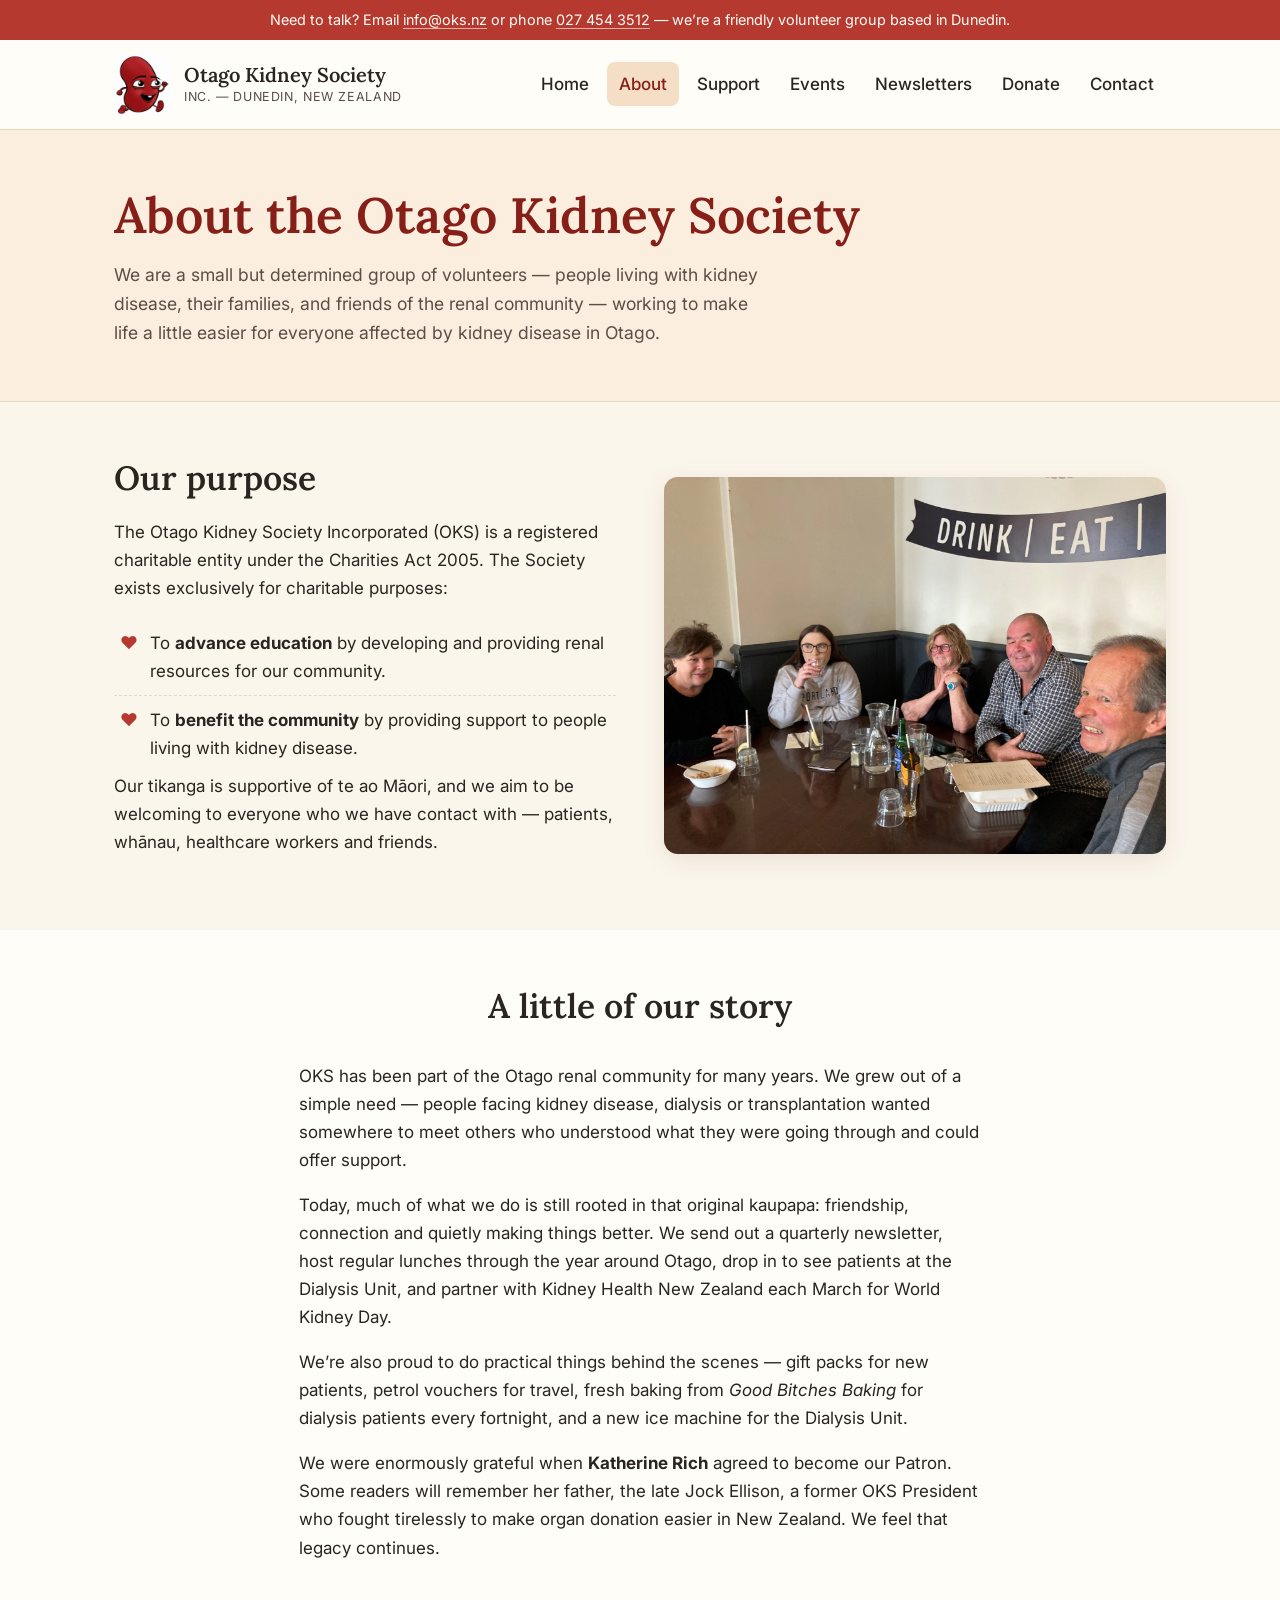
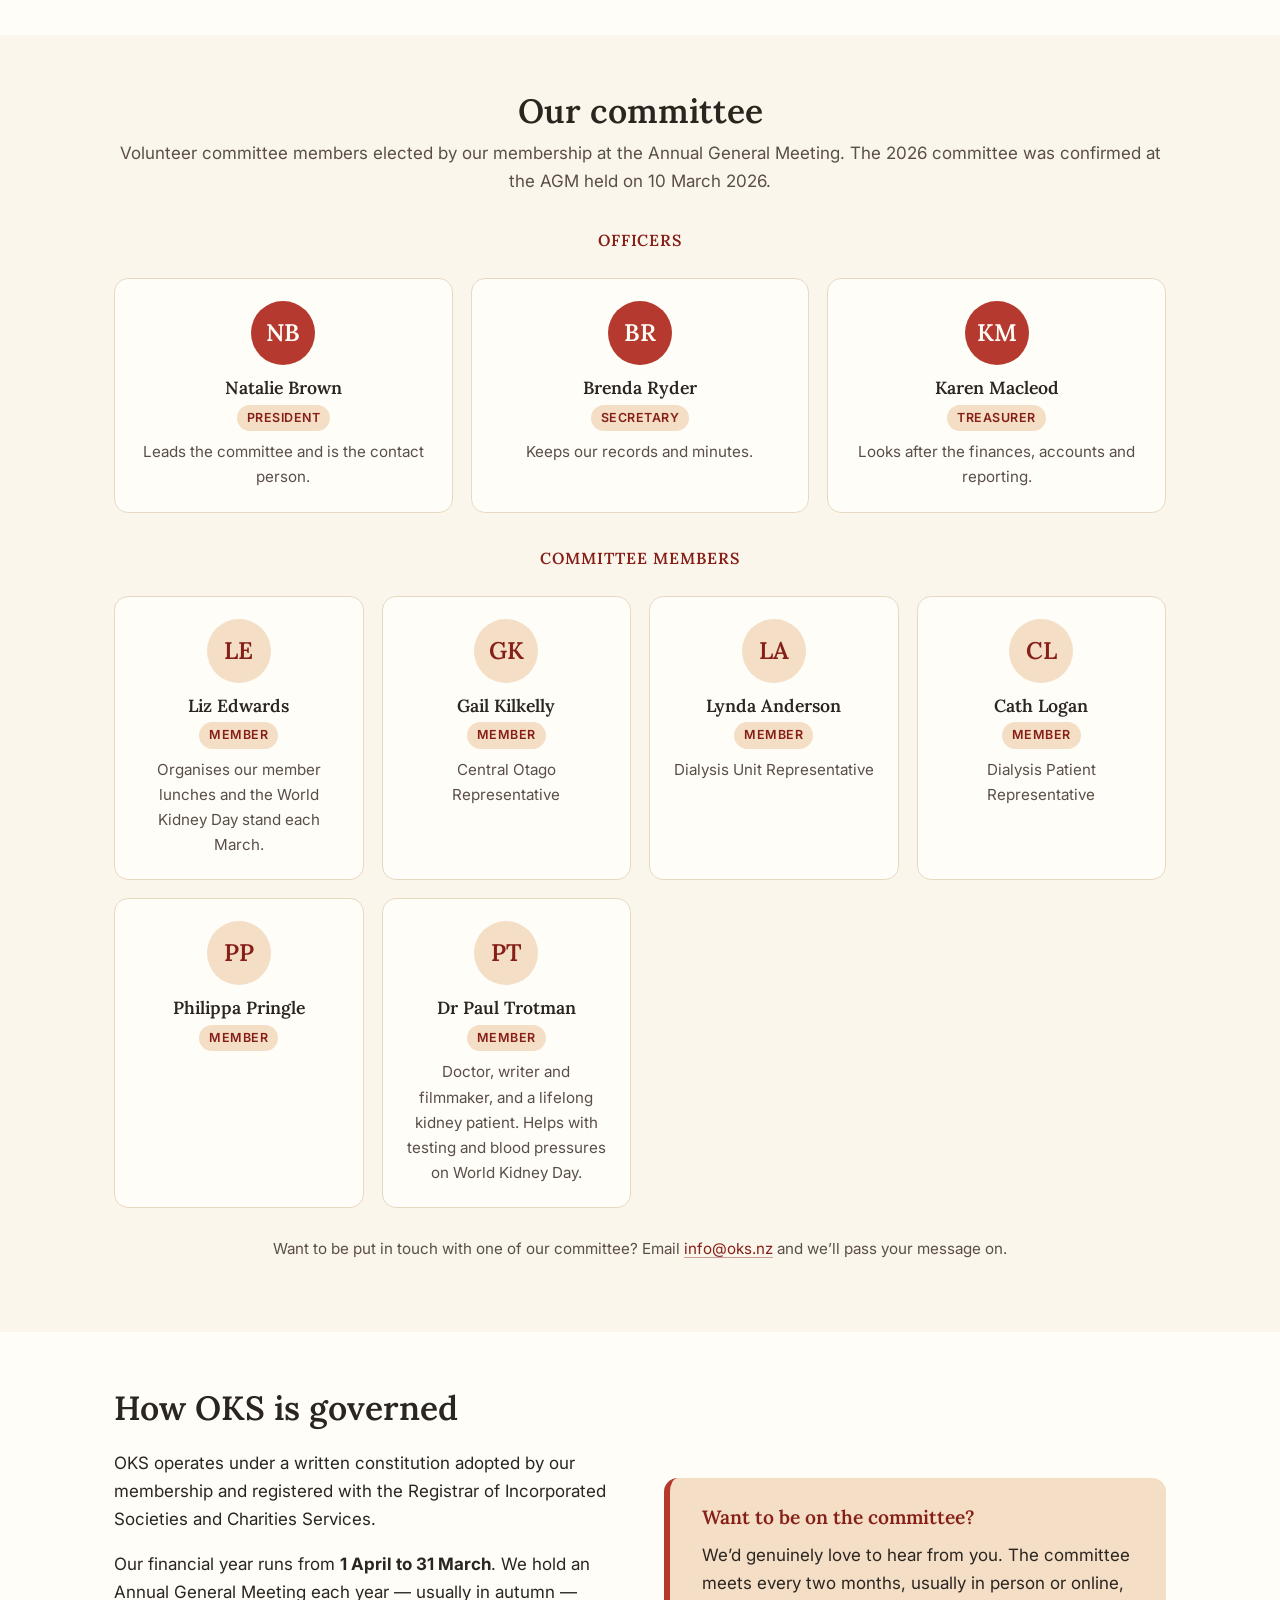
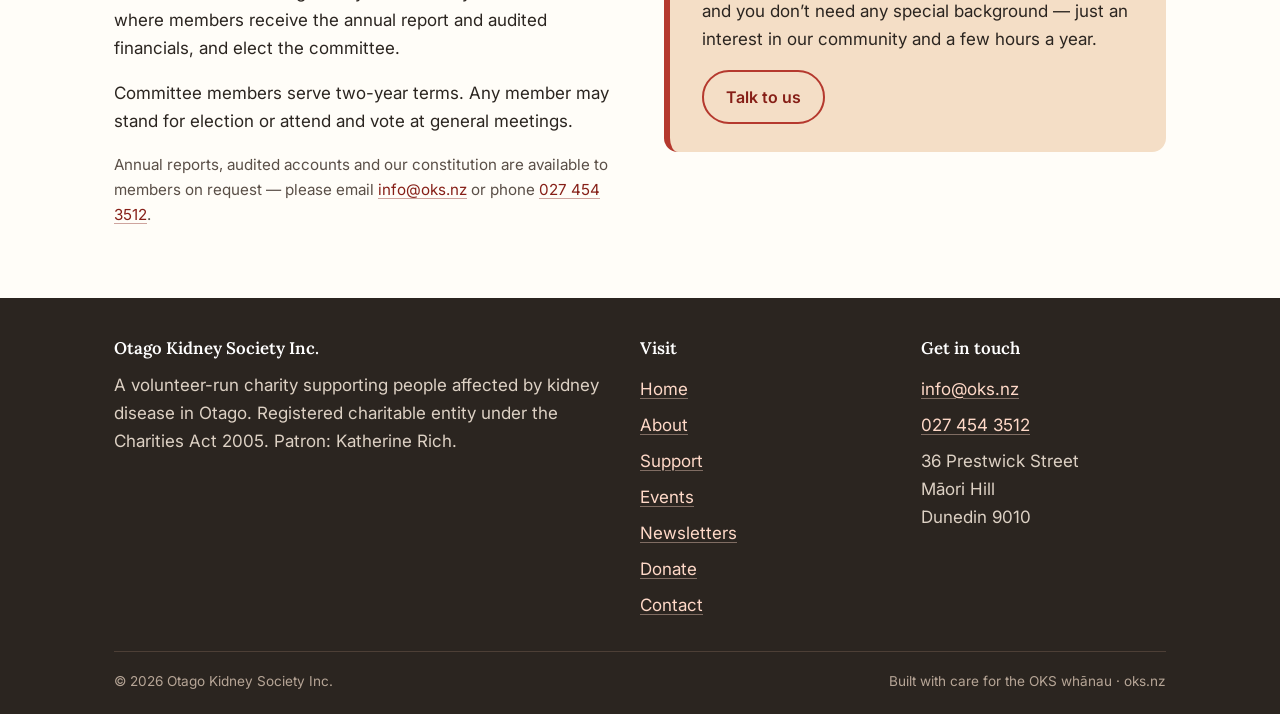
==== about.html @ 280fdd3c "Content, accessibility and social sharing improvements Content - Kidney Society link corrected to ki" ====
<!DOCTYPE html>
<html lang="en-NZ">
<head>
  <meta charset="UTF-8">
  <meta name="viewport" content="width=device-width, initial-scale=1.0">
  <title>About — Otago Kidney Society</title>
  <meta name="description" content="The Otago Kidney Society is a registered charity supporting people with kidney disease and advancing renal education in Otago.">
  <link rel="icon" type="image/png" href="images/oks-logo.png">
  <!-- Social sharing (Facebook, Messenger, LinkedIn) -->
  <meta property="og:type" content="website">
  <meta property="og:site_name" content="Otago Kidney Society">
  <meta property="og:locale" content="en_NZ">
  <meta property="og:title" content="About — Otago Kidney Society">
  <meta property="og:description" content="The Otago Kidney Society is a registered charity supporting people with kidney disease and advancing renal education in Otago.">
  <meta property="og:url" content="https://qj-adam.github.io/oks-website/about.html">
  <meta property="og:image" content="https://qj-adam.github.io/oks-website/images/newsletter-photo.jpg">
  <meta property="og:image:alt" content="OKS volunteers at a World Kidney Day stand in Dunedin, alongside Kidney Health New Zealand.">
  <!-- Social sharing (X / Twitter) -->
  <meta name="twitter:card" content="summary_large_image">
  <meta name="twitter:title" content="About — Otago Kidney Society">
  <meta name="twitter:description" content="The Otago Kidney Society is a registered charity supporting people with kidney disease and advancing renal education in Otago.">
  <meta name="twitter:image" content="https://qj-adam.github.io/oks-website/images/newsletter-photo.jpg">
  <link rel="canonical" href="https://qj-adam.github.io/oks-website/about.html">
  <link rel="preconnect" href="https://fonts.googleapis.com">
  <link rel="preconnect" href="https://fonts.gstatic.com" crossorigin>
  <link href="https://fonts.googleapis.com/css2?family=Inter:wght@400;500;600&family=Lora:wght@500;600&display=swap" rel="stylesheet">
  <link rel="stylesheet" href="styles.css">
</head>
<body>

<div class="topbar">
  Need to talk? Email <a href="mailto:info@oks.nz">info@oks.nz</a> or phone <a href="tel:+64274543512">027 454 3512</a> — we’re a friendly volunteer group based in Dunedin.
</div>

<header class="site-header">
  <div class="inner">
    <a class="brand" href="index.html">
      <img src="images/oks-logo.png" alt="OKS kidney mascot logo">
      <span class="name">Otago Kidney Society<small>Inc. — Dunedin, New Zealand</small></span>
    </a>
    <nav aria-label="Primary">
      <ul>
        <li><a href="index.html">Home</a></li>
        <li><a class="active" href="about.html">About</a></li>
        <li><a href="support.html">Support</a></li>
        <li><a href="events.html">Events</a></li>
        <li><a href="newsletters.html">Newsletters</a></li>
        <li><a href="donate.html">Donate</a></li>
        <li><a href="contact.html">Contact</a></li>
      </ul>
    </nav>
  </div>
</header>

<section class="page-head">
  <div class="container">
    <h1>About the Otago Kidney Society</h1>
    <p>We are a small but determined group of volunteers — people living with kidney disease, their families, and friends of the renal community — working to make life a little easier for everyone affected by kidney disease in Otago.</p>
  </div>
</section>

<section>
  <div class="container split">
    <div>
      <h2>Our purpose</h2>
      <p>The Otago Kidney Society Incorporated (OKS) is a registered charitable entity under the Charities Act 2005. The Society exists exclusively for charitable purposes:</p>
      <ul class="tick-list">
        <li>To <strong>advance education</strong> by developing and providing renal resources for our community.</li>
        <li>To <strong>benefit the community</strong> by providing support to people living with kidney disease.</li>
      </ul>
      <p>Our tikanga is supportive of te ao Māori, and we aim to be welcoming to everyone who we have contact with — patients, whānau, healthcare workers and friends.</p>
    </div>
    <img src="images/lunch-2.jpg" alt="OKS members chatting and laughing around a lunch table.">
  </div>
</section>

<section class="alt">
  <div class="container">
    <h2 class="text-center" style="margin-bottom:36px;">A little of our story</h2>
    <div style="max-width:62ch;margin:0 auto;">
      <p>OKS has been part of the Otago renal community for many years. We grew out of a simple need — people facing kidney disease, dialysis or transplantation wanted somewhere to meet others who understood what they were going through and could offer support.</p>
      <p>Today, much of what we do is still rooted in that original kaupapa: friendship, connection and quietly making things better. We send out a quarterly newsletter, host regular lunches through the year around Otago, drop in to see patients at the Dialysis Unit, and partner with Kidney Health New Zealand each March for World Kidney Day.</p>
      <p>We’re also proud to do practical things behind the scenes — gift packs for new patients, petrol vouchers for travel, fresh baking from <em>Good Bitches Baking</em> for dialysis patients every fortnight, and a new ice machine for the Dialysis Unit.</p>
      <p>We were enormously grateful when <strong>Katherine Rich</strong> agreed to become our Patron. Some readers will remember her father, the late Jock Ellison, a former OKS President who fought tirelessly to make organ donation easier in New Zealand. We feel that legacy continues.</p>
    </div>
  </div>
</section>

<section>
  <div class="container">
    <h2 class="text-center" style="margin-bottom:8px;">Our committee</h2>
    <p class="text-center muted" style="margin-bottom:0;">Volunteer committee members elected by our membership at the Annual General Meeting. The 2026 committee was confirmed at the AGM held on 10 March 2026.</p>

    <h3 class="text-center" style="margin-top:36px;font-size:1rem;letter-spacing:.06em;text-transform:uppercase;color:var(--brand-red-dark);">Officers</h3>
    <div class="committee officers-row">
      <div class="person officer">
        <div class="avatar">NB</div>
        <h3>Natalie Brown</h3>
        <span class="role">President</span>
        <p>Leads the committee and is the contact person.</p>
      </div>
      <div class="person officer">
        <div class="avatar">BR</div>
        <h3>Brenda Ryder</h3>
        <span class="role">Secretary</span>
        <p>Keeps our records and minutes.</p>
      </div>
      <div class="person officer">
        <div class="avatar">KM</div>
        <h3>Karen Macleod</h3>
        <span class="role">Treasurer</span>
        <p>Looks after the finances, accounts and reporting.</p>
      </div>
    </div>

    <h3 class="text-center" style="margin-top:36px;font-size:1rem;letter-spacing:.06em;text-transform:uppercase;color:var(--brand-red-dark);">Committee members</h3>
    <div class="committee">
      <div class="person">
        <div class="avatar">LE</div>
        <h3>Liz Edwards</h3>
        <span class="role">Member</span>
        <p>Organises our member lunches and the World Kidney Day stand each March.</p>
      </div>
      <div class="person">
        <div class="avatar">GK</div>
        <h3>Gail Kilkelly</h3>
        <span class="role">Member</span>
        <p>Central Otago Representative</p>
      </div>
      <div class="person">
        <div class="avatar">LA</div>
        <h3>Lynda Anderson</h3>
        <span class="role">Member</span>
        <p>Dialysis Unit Representative</p>
      </div>
      <div class="person">
        <div class="avatar">CL</div>
        <h3>Cath Logan</h3>
        <span class="role">Member</span>
        <p>Dialysis Patient Representative</p>
      </div>
      <div class="person">
        <div class="avatar">PP</div>
        <h3>Philippa Pringle</h3>
        <span class="role">Member</span>
      </div>
      <div class="person">
        <div class="avatar">PT</div>
        <h3>Dr Paul Trotman</h3>
        <span class="role">Member</span>
        <p>Doctor, writer and filmmaker, and a lifelong kidney patient. Helps with testing and blood pressures on World Kidney Day.</p>
      </div>
    </div>

    <p class="text-center muted" style="margin-top:28px;font-size:0.95rem;">
      Want to be put in touch with one of our committee? Email <a href="mailto:info@oks.nz">info@oks.nz</a> and we’ll pass your message on.
    </p>
  </div>
</section>

<section class="alt">
  <div class="container split">
    <div>
      <h2>How OKS is governed</h2>
      <p>OKS operates under a written constitution adopted by our membership and registered with the Registrar of Incorporated Societies and Charities Services.</p>
      <p>Our financial year runs from <strong>1 April to 31 March</strong>. We hold an Annual General Meeting each year — usually in autumn — where members receive the annual report and audited financials, and elect the committee.</p>
      <p>Committee members serve two-year terms. Any member may stand for election or attend and vote at general meetings.</p>
      <p class="muted" style="font-size:0.95rem;">Annual reports, audited accounts and our constitution are available to members on request — please email <a href="mailto:info@oks.nz">info@oks.nz</a> or phone <a href="tel:+64274543512">027 454 3512</a>.</p>
    </div>
    <div class="callout">
      <h3>Want to be on the committee?</h3>
      <p>We’d genuinely love to hear from you. The committee meets every two months, usually in person or online, and you don’t need any special background — just an interest in our community and a few hours a year.</p>
      <p style="margin-bottom:0;"><a class="btn btn-secondary" href="contact.html">Talk to us</a></p>
    </div>
  </div>
</section>

<footer class="site-footer">
  <div class="container">
    <div class="grid">
      <div>
        <h3>Otago Kidney Society Inc.</h3>
        <p>A volunteer-run charity supporting people affected by kidney disease in Otago. Registered charitable entity under the Charities Act 2005. Patron: Katherine Rich.</p>
      </div>
      <div>
        <h3>Visit</h3>
        <ul>
          <li><a href="index.html">Home</a></li>
          <li><a href="about.html">About</a></li>
          <li><a href="support.html">Support</a></li>
          <li><a href="events.html">Events</a></li>
          <li><a href="newsletters.html">Newsletters</a></li>
          <li><a href="donate.html">Donate</a></li>
          <li><a href="contact.html">Contact</a></li>
        </ul>
      </div>
      <div>
        <h3>Get in touch</h3>
        <ul>
          <li><a href="mailto:info@oks.nz">info@oks.nz</a></li>
          <li><a href="tel:+64274543512">027 454 3512</a></li>
          <li>36 Prestwick Street<br>Māori Hill<br>Dunedin 9010</li>
        </ul>
      </div>
    </div>
    <div class="legal">
      <span>© <span id="year">2026</span> Otago Kidney Society Inc.</span>
      <span>Built with care for the OKS whānau · oks.nz</span>
    </div>
  </div>
  <script>document.getElementById('year').textContent = new Date().getFullYear();</script>
</footer>

</body>
</html>
---- styles.css ----
/* ==========================================================================
   Otago Kidney Society — site styles
   Warm, welcoming palette inspired by the OKS kidney mascot.
   ========================================================================== */

:root {
  --brand-red: #b5392e;
  --brand-red-dark: #861f17;
  --brand-red-soft: #e58075;
  --cream: #fbf6ec;
  --warm-panel: #f4dec6;
  --warm-panel-soft: #fbeede;
  --sage: #5c8b7f;
  --sage-dark: #3e695f;
  --ink: #2b2520;
  --ink-soft: #5a4f47;
  --line: #e8d8c2;
  --white: #fffdf8;

  --font-body: "Inter", "Helvetica Neue", Arial, sans-serif;
  --font-head: "Lora", Georgia, "Times New Roman", serif;

  --maxw: 1100px;
  --radius: 14px;
  --shadow: 0 6px 24px rgba(86, 35, 22, 0.10);
}

/* Reset-ish */
*, *::before, *::after { box-sizing: border-box; }
html { scroll-behavior: smooth; }
body {
  margin: 0;
  font-family: var(--font-body);
  font-size: 17px;
  line-height: 1.65;
  color: var(--ink);
  background: var(--cream);
  -webkit-font-smoothing: antialiased;
}

img { max-width: 100%; display: block; height: auto; }

a {
  color: var(--brand-red-dark);
  text-decoration: underline;
  text-underline-offset: 3px;
  text-decoration-color: rgba(134, 31, 23, 0.4);
}
a:hover { text-decoration-color: var(--brand-red); }

h1, h2, h3, h4 {
  font-family: var(--font-head);
  color: var(--ink);
  line-height: 1.2;
  margin: 0 0 .6em;
  font-weight: 600;
}
h1 { font-size: clamp(2rem, 4.5vw, 3.1rem); }
h2 { font-size: clamp(1.5rem, 3vw, 2.1rem); }
h3 { font-size: 1.2rem; }

p { margin: 0 0 1em; }

.container {
  max-width: var(--maxw);
  margin: 0 auto;
  padding: 0 24px;
}

/* ---------- Top banner ---------- */
.topbar {
  background: var(--brand-red);
  color: var(--white);
  font-size: 0.9rem;
  text-align: center;
  padding: 8px 24px;
}
.topbar a { color: var(--white); text-decoration-color: rgba(255,255,255,0.6); }

/* ---------- Header / nav ---------- */
.site-header {
  background: var(--white);
  border-bottom: 1px solid var(--line);
  position: sticky; top: 0; z-index: 50;
}
.site-header .inner {
  display: flex;
  align-items: center;
  justify-content: space-between;
  gap: 16px;
  padding: 14px 24px;
  max-width: var(--maxw);
  margin: 0 auto;
}
.brand {
  display: flex; align-items: center; gap: 14px;
  text-decoration: none; color: var(--ink);
}
.brand img { width: 56px; height: auto; }
.brand .name {
  font-family: var(--font-head);
  font-size: 1.25rem;
  line-height: 1.1;
  font-weight: 600;
}
.brand .name small {
  display: block;
  font-family: var(--font-body);
  font-size: 0.78rem;
  font-weight: 400;
  letter-spacing: 0.05em;
  text-transform: uppercase;
  color: var(--ink-soft);
  margin-top: 4px;
}
nav ul {
  list-style: none; padding: 0; margin: 0;
  display: flex; flex-wrap: wrap; gap: 6px;
}
nav a {
  display: inline-block;
  padding: 8px 12px;
  font-weight: 500;
  color: var(--ink);
  text-decoration: none;
  border-radius: 8px;
}
nav a:hover { background: var(--warm-panel-soft); }
nav a.active {
  color: var(--brand-red-dark);
  background: var(--warm-panel);
}

/* ---------- Hero ---------- */
.hero {
  background: linear-gradient(135deg, var(--warm-panel) 0%, var(--warm-panel-soft) 100%);
  padding: 64px 0 56px;
}
.hero .grid {
  display: grid;
  grid-template-columns: 1.15fr 1fr;
  gap: 48px;
  align-items: center;
}
.hero h1 { color: var(--brand-red-dark); }
.hero p.lede {
  font-size: 1.15rem;
  color: var(--ink-soft);
  max-width: 38ch;
}
.hero img.hero-img {
  width: 100%;
  border-radius: var(--radius);
  box-shadow: var(--shadow);
  aspect-ratio: 4 / 3;
  object-fit: cover;
}
.hero .actions { margin-top: 22px; display: flex; gap: 12px; flex-wrap: wrap; }

/* Page header (non-home pages) */
.page-head {
  background: var(--warm-panel-soft);
  padding: 56px 0 36px;
  border-bottom: 1px solid var(--line);
}
.page-head h1 { color: var(--brand-red-dark); margin-bottom: .3em; }
.page-head p { color: var(--ink-soft); max-width: 60ch; font-size: 1.1rem; }

/* ---------- Buttons ---------- */
.btn {
  display: inline-block;
  padding: 12px 22px;
  border-radius: 999px;
  font-weight: 600;
  text-decoration: none;
  border: 2px solid transparent;
  transition: transform .08s ease, background .2s ease;
  font-size: 1rem;
}
.btn:active { transform: translateY(1px); }
.btn-primary { background: var(--brand-red); color: var(--white); }
.btn-primary:hover { background: var(--brand-red-dark); }
.btn-secondary {
  background: transparent;
  color: var(--brand-red-dark);
  border-color: var(--brand-red);
}
.btn-secondary:hover { background: rgba(181, 57, 46, 0.07); }

/* ---------- Sections / cards ---------- */
section { padding: 56px 0; }
section.alt { background: var(--white); }

.cards {
  display: grid;
  gap: 22px;
  grid-template-columns: repeat(auto-fit, minmax(240px, 1fr));
}
.card {
  background: var(--white);
  border: 1px solid var(--line);
  border-radius: var(--radius);
  padding: 26px 24px;
  box-shadow: 0 1px 0 rgba(0,0,0,0.02);
}
.card .icon {
  width: 44px; height: 44px;
  border-radius: 50%;
  background: var(--warm-panel);
  color: var(--brand-red-dark);
  display: flex; align-items: center; justify-content: center;
  font-size: 1.2rem; font-weight: 700;
  font-family: var(--font-head);
  margin-bottom: 14px;
}
.card h3 { margin-bottom: .4em; }
.card p { color: var(--ink-soft); margin: 0; }

/* Two-column / three-column blocks */
.split {
  display: grid;
  grid-template-columns: 1fr 1fr;
  gap: 48px;
  align-items: center;
}
.split img { border-radius: var(--radius); box-shadow: var(--shadow); }

.callout {
  background: var(--warm-panel);
  border-radius: var(--radius);
  padding: 28px 32px;
  border-left: 6px solid var(--brand-red);
}
.callout h3 { color: var(--brand-red-dark); margin-top: 0; }

.fact-strip {
  background: var(--brand-red);
  color: var(--white);
  padding: 36px 0;
  text-align: center;
}
.fact-strip .grid {
  display: grid;
  grid-template-columns: repeat(auto-fit, minmax(160px, 1fr));
  gap: 28px;
}
.fact-strip strong {
  display: block;
  font-family: var(--font-head);
  font-size: 2rem;
  margin-bottom: 4px;
}
.fact-strip span { font-size: 0.95rem; opacity: 0.92; }

/* Lists */
.tick-list { list-style: none; padding: 0; margin: 0; }
.tick-list li {
  position: relative;
  padding: 10px 0 10px 36px;
  border-bottom: 1px dashed var(--line);
}
.tick-list li:last-child { border-bottom: 0; }
.tick-list li::before {
  content: "♥";
  position: absolute; left: 6px; top: 9px;
  color: var(--brand-red);
  font-size: 1.1rem;
}

/* Events list */
.event {
  display: grid;
  grid-template-columns: 110px 1fr;
  gap: 22px;
  padding: 22px 0;
  border-bottom: 1px solid var(--line);
}
.event:last-child { border-bottom: 0; }
.event .when {
  background: var(--warm-panel);
  border-radius: var(--radius);
  padding: 14px 8px;
  text-align: center;
  font-family: var(--font-head);
  color: var(--brand-red-dark);
}
.event .when .day {
  display: block;
  font-size: 1.6rem;
  line-height: 1;
}
.event .when .month {
  display: block;
  font-size: 0.85rem;
  text-transform: uppercase;
  letter-spacing: 0.06em;
  margin-top: 4px;
}
.event h3 { margin: 0 0 .25em; }
.event p { margin: 0; color: var(--ink-soft); }

/* Contact details */
.contact-grid {
  display: grid;
  grid-template-columns: 1fr 1fr;
  gap: 36px;
}
.contact-card {
  background: var(--white);
  border: 1px solid var(--line);
  border-radius: var(--radius);
  padding: 28px 30px;
}
.contact-card h3 { margin-top: 0; color: var(--brand-red-dark); }
.contact-card p { margin: .35em 0; }

/* Footer */
footer.site-footer {
  background: var(--ink);
  color: #ddd1c4;
  padding: 40px 0 22px;
  margin-top: 0;
}
footer.site-footer .grid {
  display: grid;
  grid-template-columns: 2fr 1fr 1fr;
  gap: 36px;
  margin-bottom: 28px;
}
footer.site-footer h3 {
  font-family: var(--font-head);
  color: #fff;
  font-size: 1.05rem;
  margin: 0 0 12px;
}
footer.site-footer a { color: #ffd9c8; text-decoration-color: rgba(255,217,200,0.4); }
footer.site-footer ul { list-style: none; padding: 0; margin: 0; }
footer.site-footer li { padding: 4px 0; }
footer.site-footer .legal {
  border-top: 1px solid #4d3f36;
  padding-top: 18px;
  font-size: 0.85rem;
  color: #b6a596;
  display: flex;
  justify-content: space-between;
  flex-wrap: wrap;
  gap: 12px;
}

/* Committee grid */
.committee {
  display: grid;
  grid-template-columns: repeat(auto-fit, minmax(220px, 1fr));
  gap: 18px;
  margin-top: 28px;
}
.person {
  background: var(--white);
  border: 1px solid var(--line);
  border-radius: var(--radius);
  padding: 22px 22px;
  text-align: center;
}
.person .avatar {
  width: 64px; height: 64px;
  border-radius: 50%;
  background: var(--warm-panel);
  color: var(--brand-red-dark);
  font-family: var(--font-head);
  font-size: 1.5rem;
  font-weight: 600;
  display: flex; align-items: center; justify-content: center;
  margin: 0 auto 12px;
}
.person h3 { margin: 0 0 .2em; font-size: 1.1rem; }
.person .role {
  display: inline-block;
  background: var(--warm-panel);
  color: var(--brand-red-dark);
  padding: 3px 10px;
  border-radius: 999px;
  font-size: 0.78rem;
  font-weight: 600;
  letter-spacing: 0.04em;
  text-transform: uppercase;
  margin-bottom: 8px;
}
.person p { margin: 0; color: var(--ink-soft); font-size: 0.95rem; }
.person.officer .avatar {
  background: var(--brand-red);
  color: var(--white);
}

.officers-row { margin-bottom: 10px; }

/* Utilities */
.text-center { text-align: center; }
.muted { color: var(--ink-soft); }
.notice {
  background: var(--warm-panel-soft);
  border: 1px dashed var(--brand-red-soft);
  border-radius: var(--radius);
  padding: 18px 22px;
  color: var(--ink-soft);
  font-size: 0.95rem;
}
.notice strong { color: var(--brand-red-dark); }

/* ---------- Mobile ---------- */
@media (max-width: 820px) {
  .hero { padding: 40px 0; }
  .hero .grid { grid-template-columns: 1fr; gap: 28px; }
  .split { grid-template-columns: 1fr; gap: 28px; }
  .contact-grid { grid-template-columns: 1fr; gap: 22px; }
  footer.site-footer .grid { grid-template-columns: 1fr; gap: 22px; }
  .site-header .inner { flex-direction: column; align-items: flex-start; gap: 12px; }
  nav ul { width: 100%; }
}

@media (max-width: 480px) {
  .event { grid-template-columns: 90px 1fr; gap: 14px; }
  .brand img { width: 46px; }
  .brand .name { font-size: 1.05rem; }
}

/* Visually hidden, still read by screen readers */
.sr-only {
  position: absolute;
  width: 1px; height: 1px;
  padding: 0; margin: -1px;
  overflow: hidden;
  clip: rect(0, 0, 0, 0);
  white-space: nowrap;
  border: 0;
}
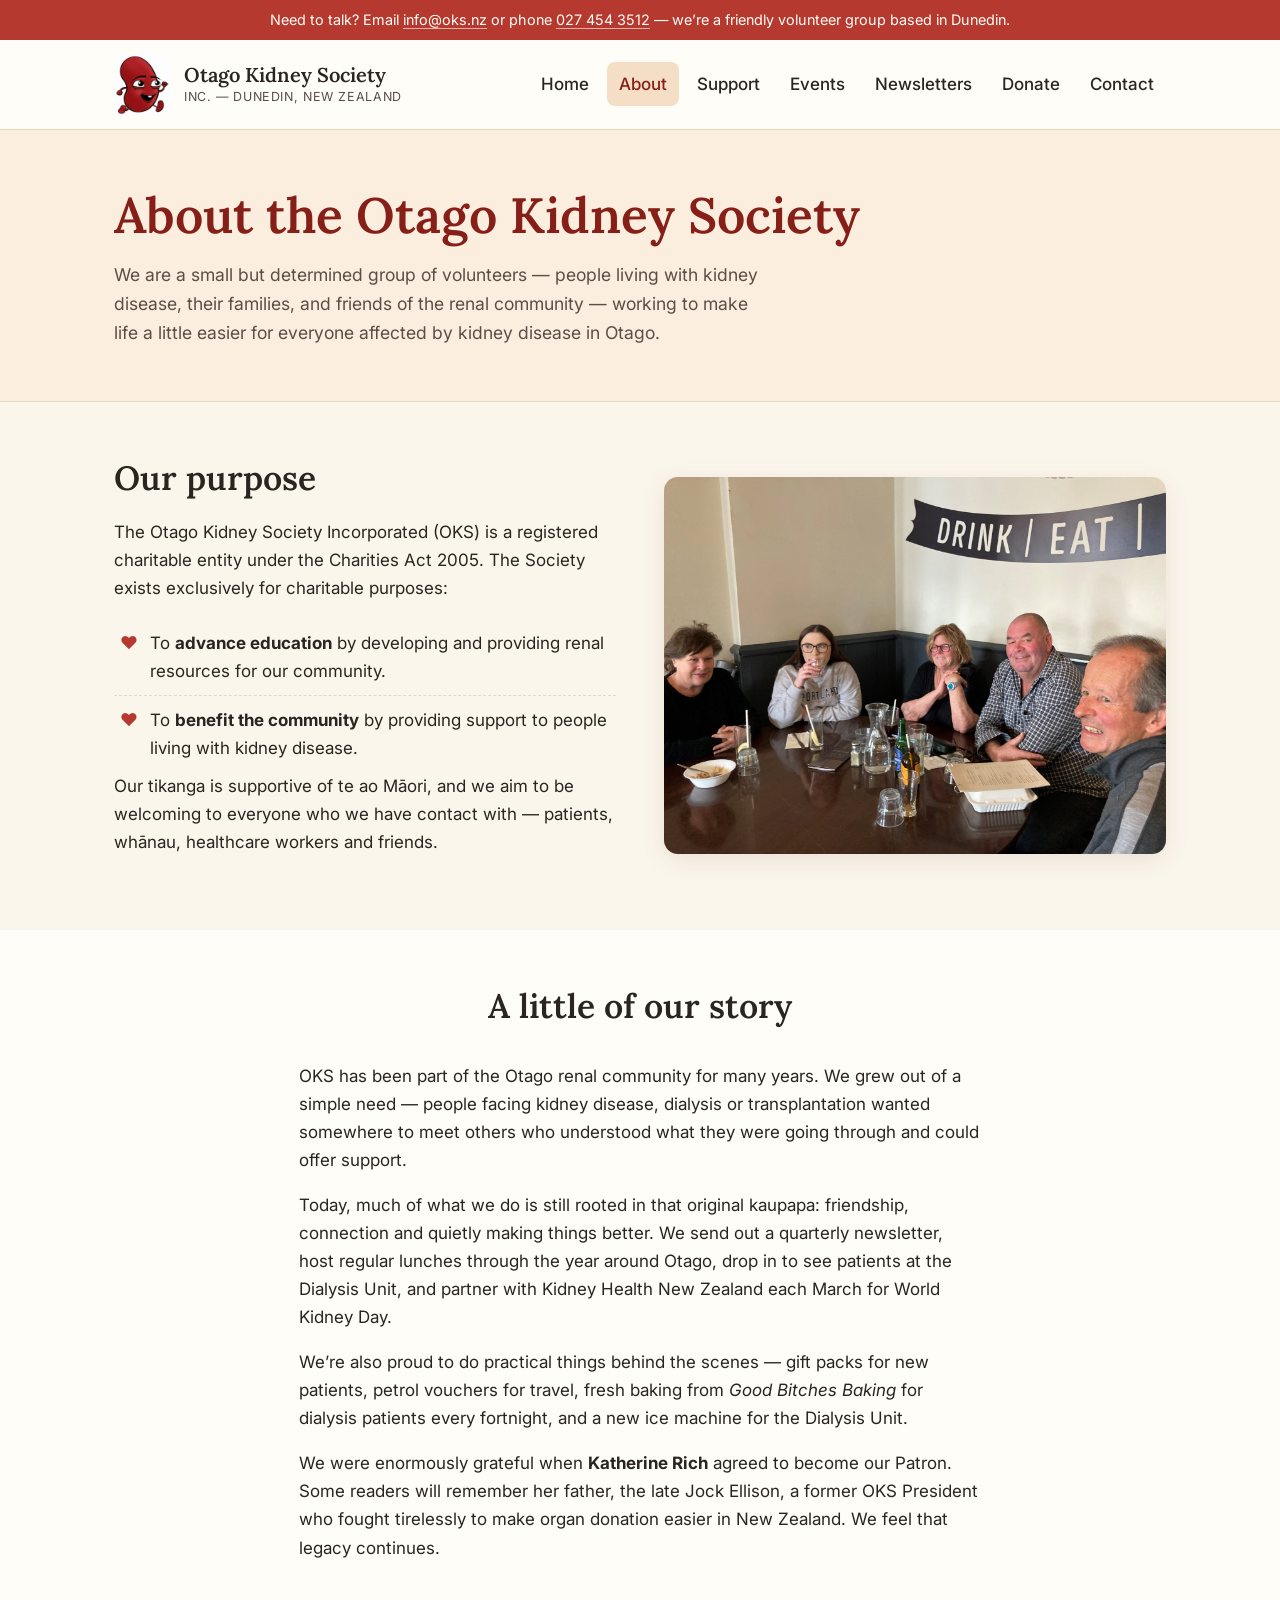
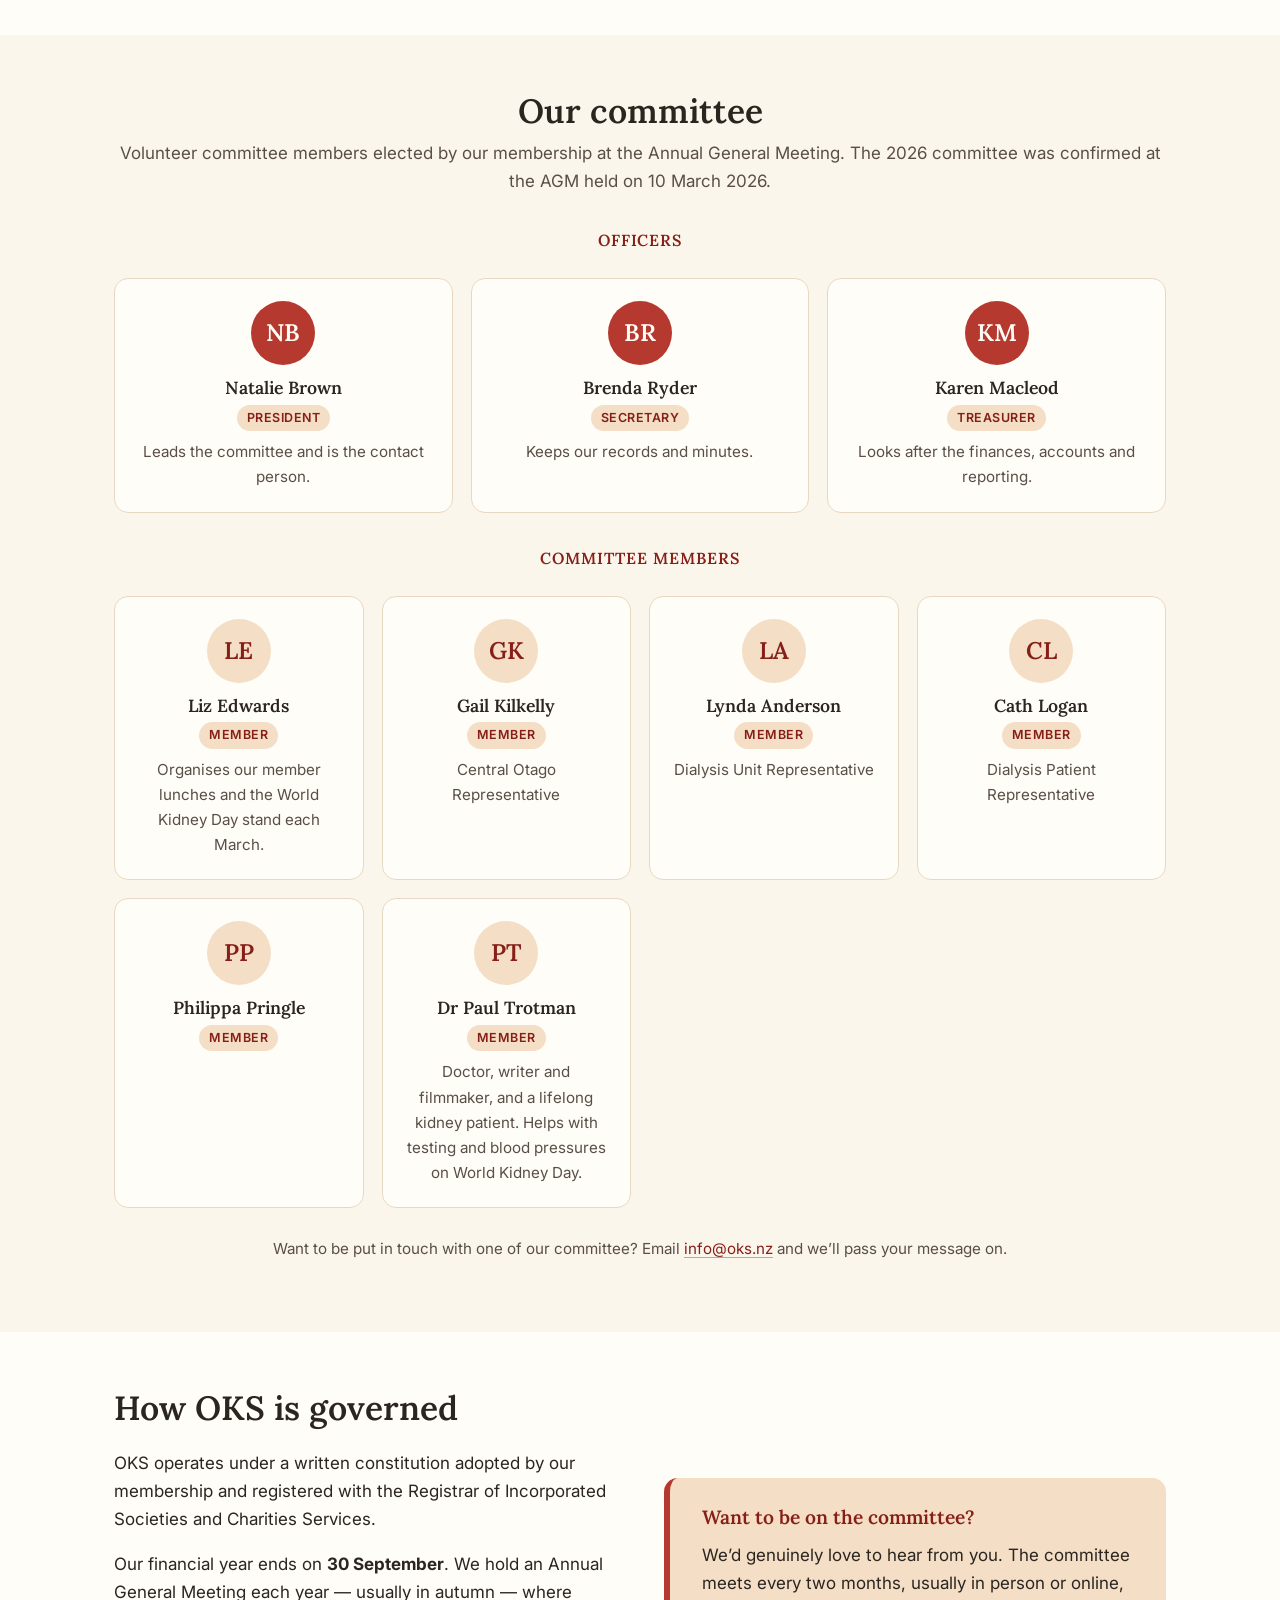
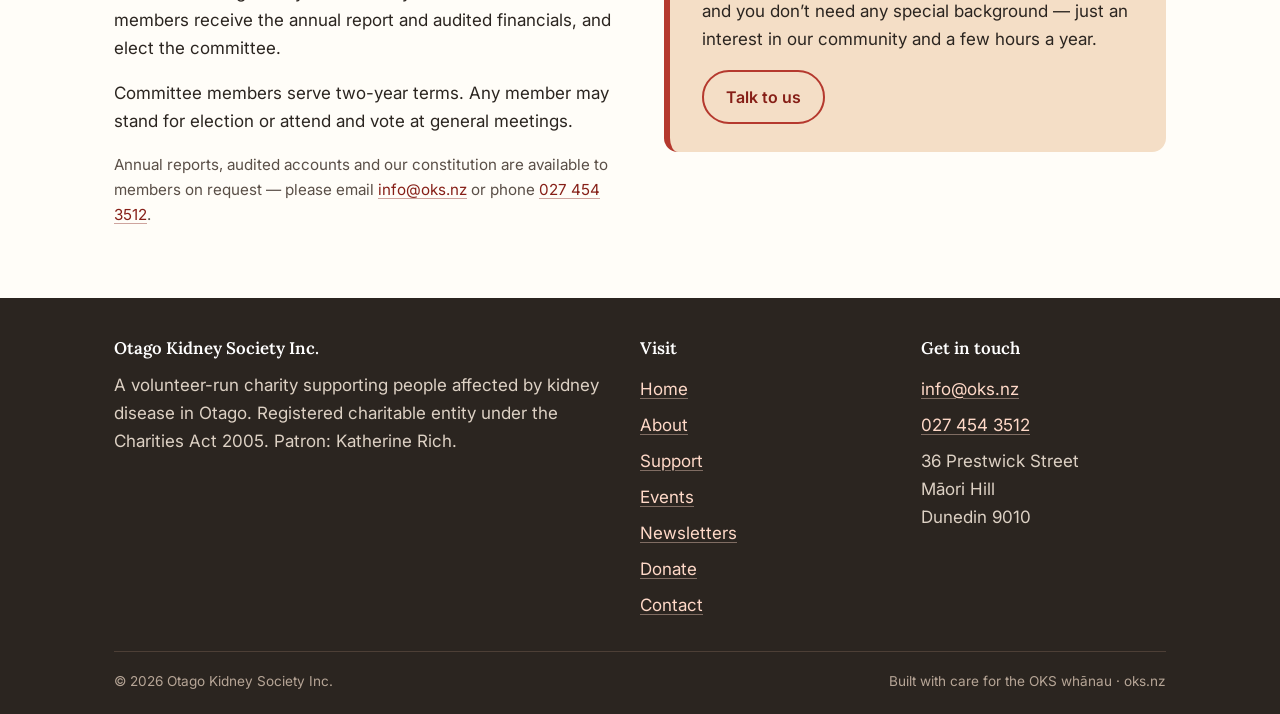
==== commit 5fd5fa35: "Correct the financial year end to 30 September The site said 1 April to 31 March, taken from the con" ====
--- a/about.html
+++ b/about.html
@@ -163,7 +163,7 @@
     <div>
       <h2>How OKS is governed</h2>
       <p>OKS operates under a written constitution adopted by our membership and registered with the Registrar of Incorporated Societies and Charities Services.</p>
-      <p>Our financial year runs from <strong>1 April to 31 March</strong>. We hold an Annual General Meeting each year — usually in autumn — where members receive the annual report and audited financials, and elect the committee.</p>
+      <p>Our financial year ends on <strong>30 September</strong>. We hold an Annual General Meeting each year — usually in autumn — where members receive the annual report and audited financials, and elect the committee.</p>
       <p>Committee members serve two-year terms. Any member may stand for election or attend and vote at general meetings.</p>
       <p class="muted" style="font-size:0.95rem;">Annual reports, audited accounts and our constitution are available to members on request — please email <a href="mailto:info@oks.nz">info@oks.nz</a> or phone <a href="tel:+64274543512">027 454 3512</a>.</p>
     </div>
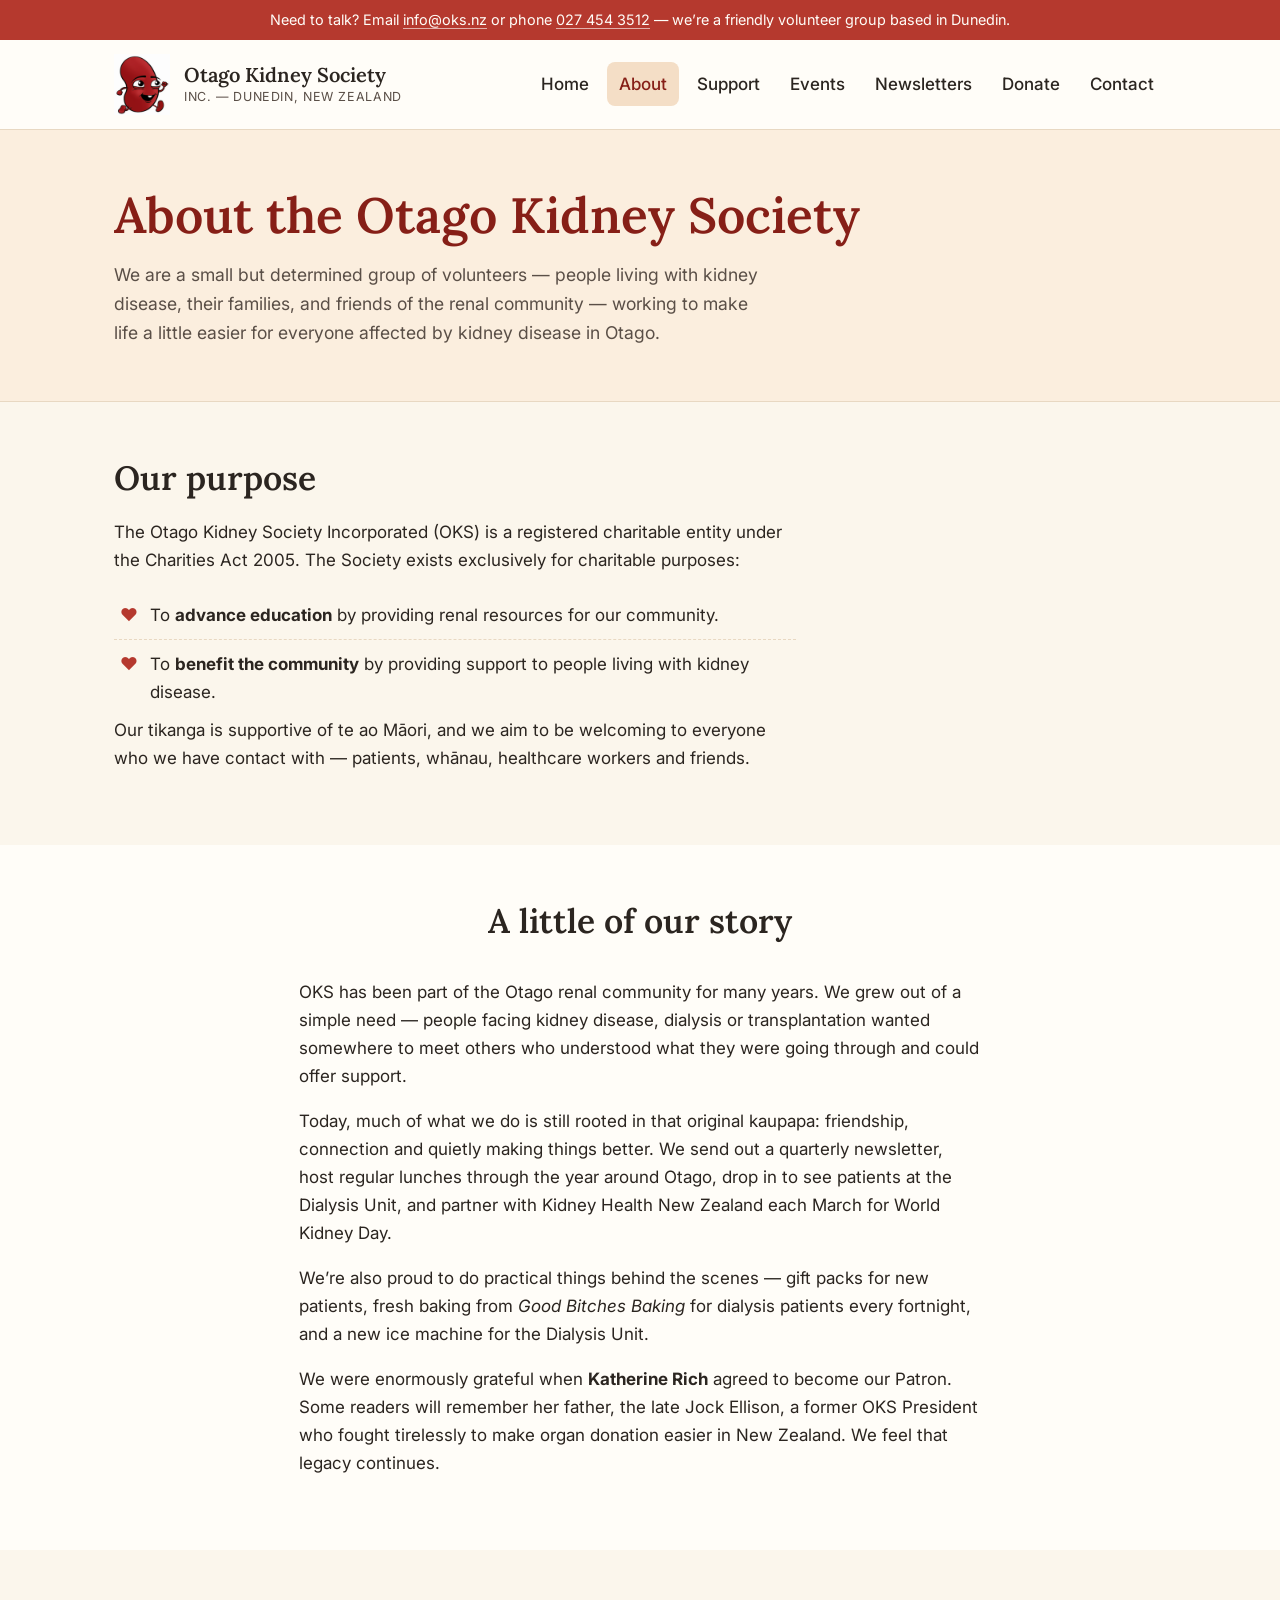
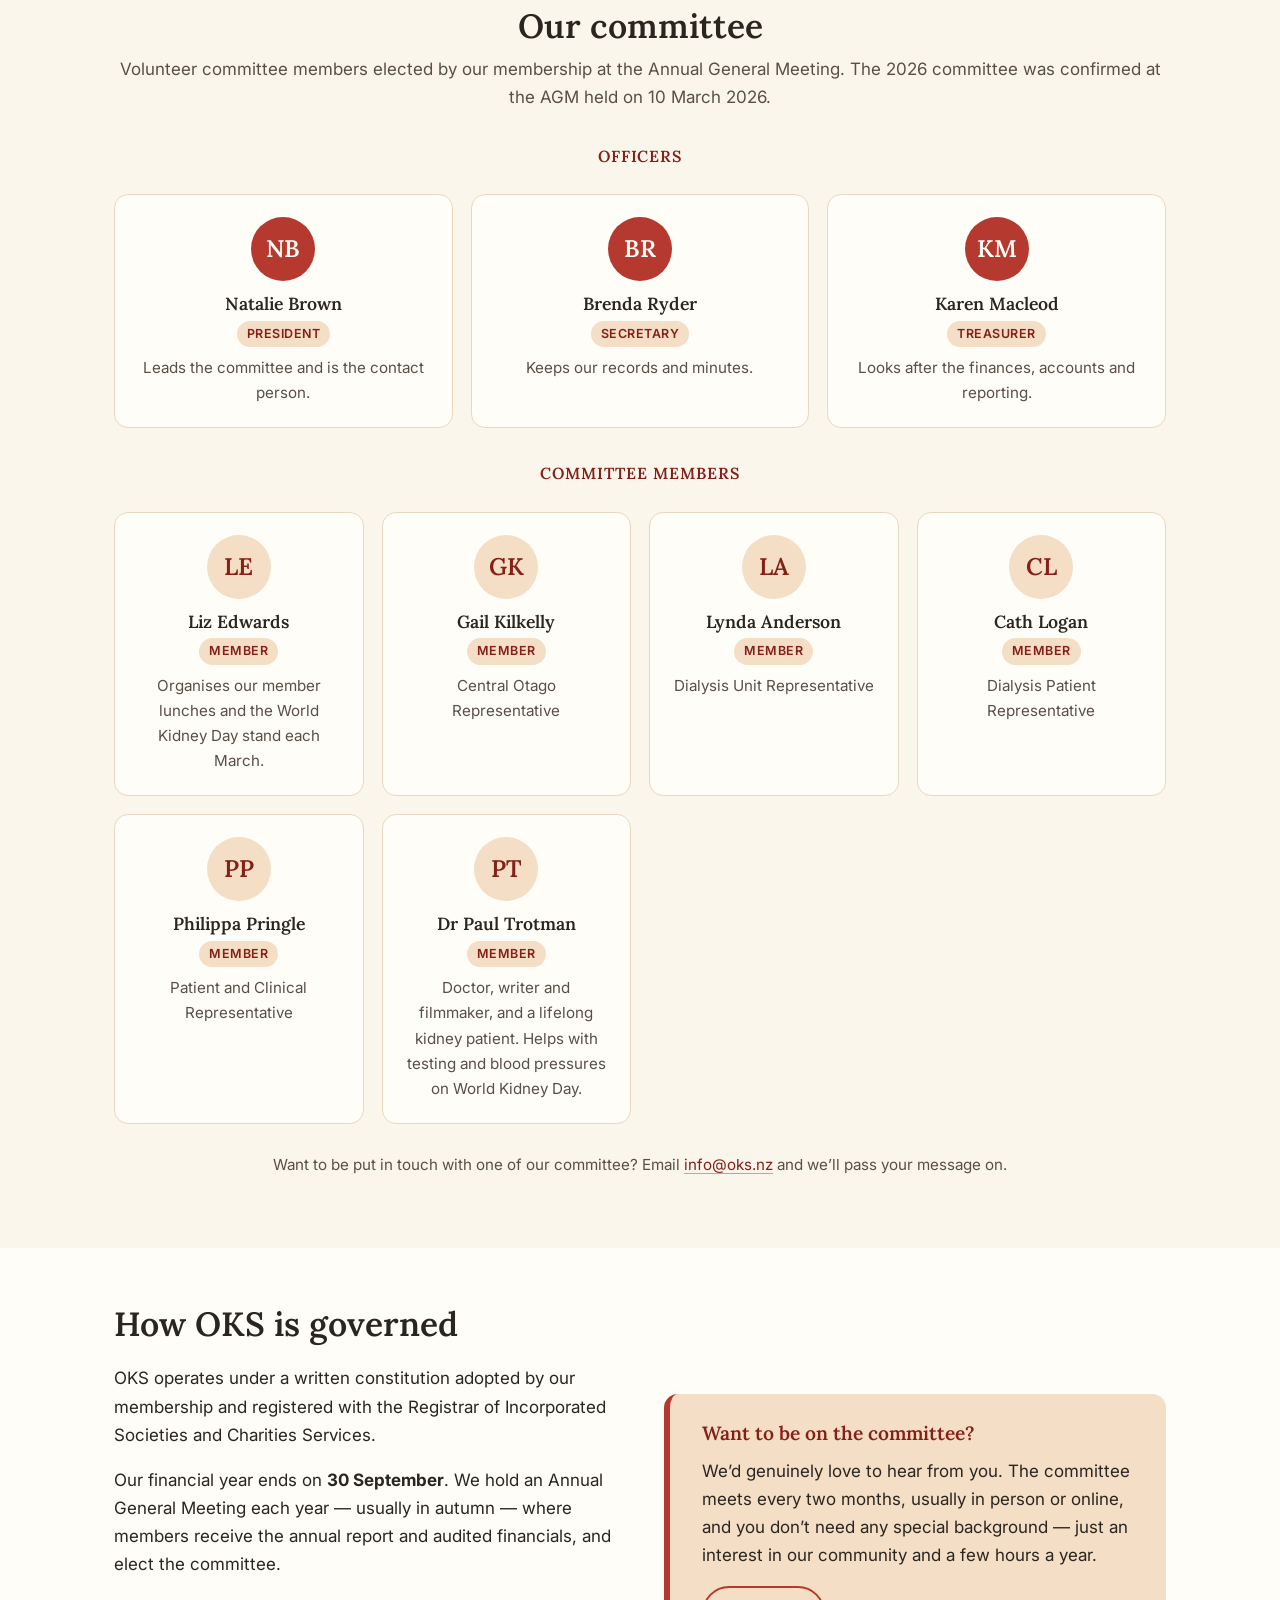
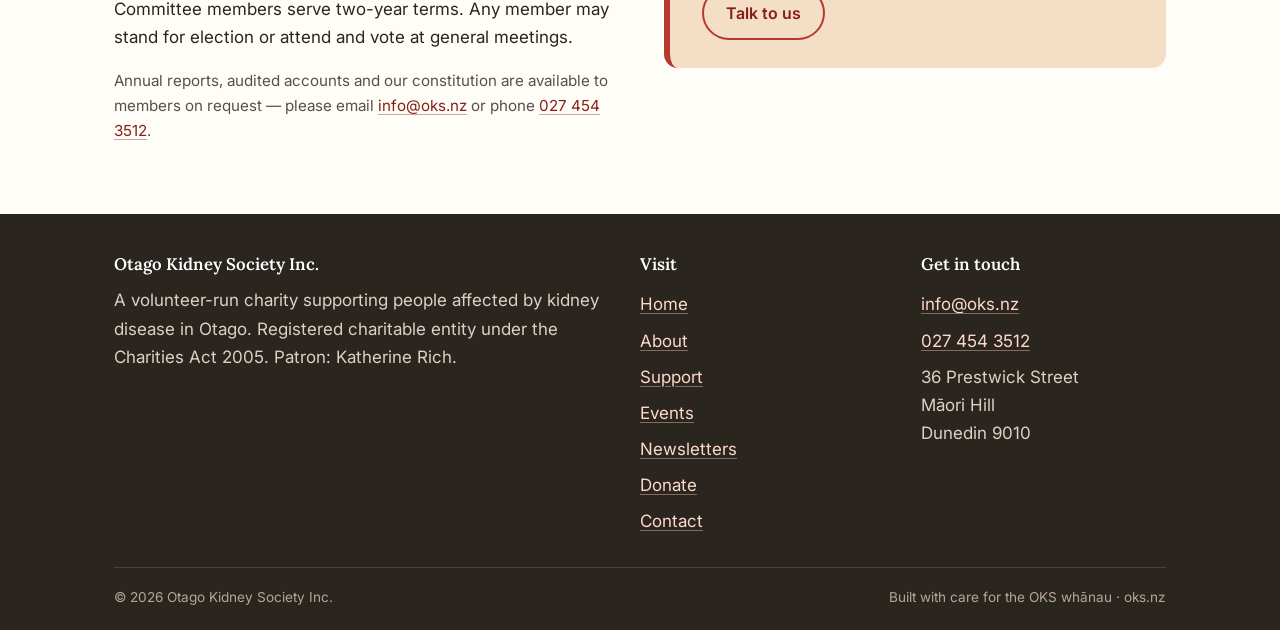
==== commit cc41e8e7: "Remove photographs, drop petrol vouchers, wording fixes Photos - All five photographs deleted: the W" ====
--- a/about.html
+++ b/about.html
@@ -13,13 +13,13 @@
   <meta property="og:title" content="About — Otago Kidney Society">
   <meta property="og:description" content="The Otago Kidney Society is a registered charity supporting people with kidney disease and advancing renal education in Otago.">
   <meta property="og:url" content="https://qj-adam.github.io/oks-website/about.html">
-  <meta property="og:image" content="https://qj-adam.github.io/oks-website/images/newsletter-photo.jpg">
+  <meta property="og:image" content="https://qj-adam.github.io/oks-website/images/oks-logo.png">
   <meta property="og:image:alt" content="OKS volunteers at a World Kidney Day stand in Dunedin, alongside Kidney Health New Zealand.">
   <!-- Social sharing (X / Twitter) -->
   <meta name="twitter:card" content="summary_large_image">
   <meta name="twitter:title" content="About — Otago Kidney Society">
   <meta name="twitter:description" content="The Otago Kidney Society is a registered charity supporting people with kidney disease and advancing renal education in Otago.">
-  <meta name="twitter:image" content="https://qj-adam.github.io/oks-website/images/newsletter-photo.jpg">
+  <meta name="twitter:image" content="https://qj-adam.github.io/oks-website/images/oks-logo.png">
   <link rel="canonical" href="https://qj-adam.github.io/oks-website/about.html">
   <link rel="preconnect" href="https://fonts.googleapis.com">
   <link rel="preconnect" href="https://fonts.gstatic.com" crossorigin>
@@ -60,17 +60,16 @@
 </section>
 
 <section>
-  <div class="container split">
-    <div>
+  <div class="container">
+    <div style="max-width:62ch;">
       <h2>Our purpose</h2>
       <p>The Otago Kidney Society Incorporated (OKS) is a registered charitable entity under the Charities Act 2005. The Society exists exclusively for charitable purposes:</p>
       <ul class="tick-list">
-        <li>To <strong>advance education</strong> by developing and providing renal resources for our community.</li>
+        <li>To <strong>advance education</strong> by providing renal resources for our community.</li>
         <li>To <strong>benefit the community</strong> by providing support to people living with kidney disease.</li>
       </ul>
       <p>Our tikanga is supportive of te ao Māori, and we aim to be welcoming to everyone who we have contact with — patients, whānau, healthcare workers and friends.</p>
     </div>
-    <img src="images/lunch-2.jpg" alt="OKS members chatting and laughing around a lunch table.">
   </div>
 </section>
 
@@ -80,7 +79,7 @@
     <div style="max-width:62ch;margin:0 auto;">
       <p>OKS has been part of the Otago renal community for many years. We grew out of a simple need — people facing kidney disease, dialysis or transplantation wanted somewhere to meet others who understood what they were going through and could offer support.</p>
       <p>Today, much of what we do is still rooted in that original kaupapa: friendship, connection and quietly making things better. We send out a quarterly newsletter, host regular lunches through the year around Otago, drop in to see patients at the Dialysis Unit, and partner with Kidney Health New Zealand each March for World Kidney Day.</p>
-      <p>We’re also proud to do practical things behind the scenes — gift packs for new patients, petrol vouchers for travel, fresh baking from <em>Good Bitches Baking</em> for dialysis patients every fortnight, and a new ice machine for the Dialysis Unit.</p>
+      <p>We’re also proud to do practical things behind the scenes — gift packs for new patients, fresh baking from <em>Good Bitches Baking</em> for dialysis patients every fortnight, and a new ice machine for the Dialysis Unit.</p>
       <p>We were enormously grateful when <strong>Katherine Rich</strong> agreed to become our Patron. Some readers will remember her father, the late Jock Ellison, a former OKS President who fought tirelessly to make organ donation easier in New Zealand. We feel that legacy continues.</p>
     </div>
   </div>
@@ -143,6 +142,7 @@
         <div class="avatar">PP</div>
         <h3>Philippa Pringle</h3>
         <span class="role">Member</span>
+        <p>Patient and Clinical Representative</p>
       </div>
       <div class="person">
         <div class="avatar">PT</div>
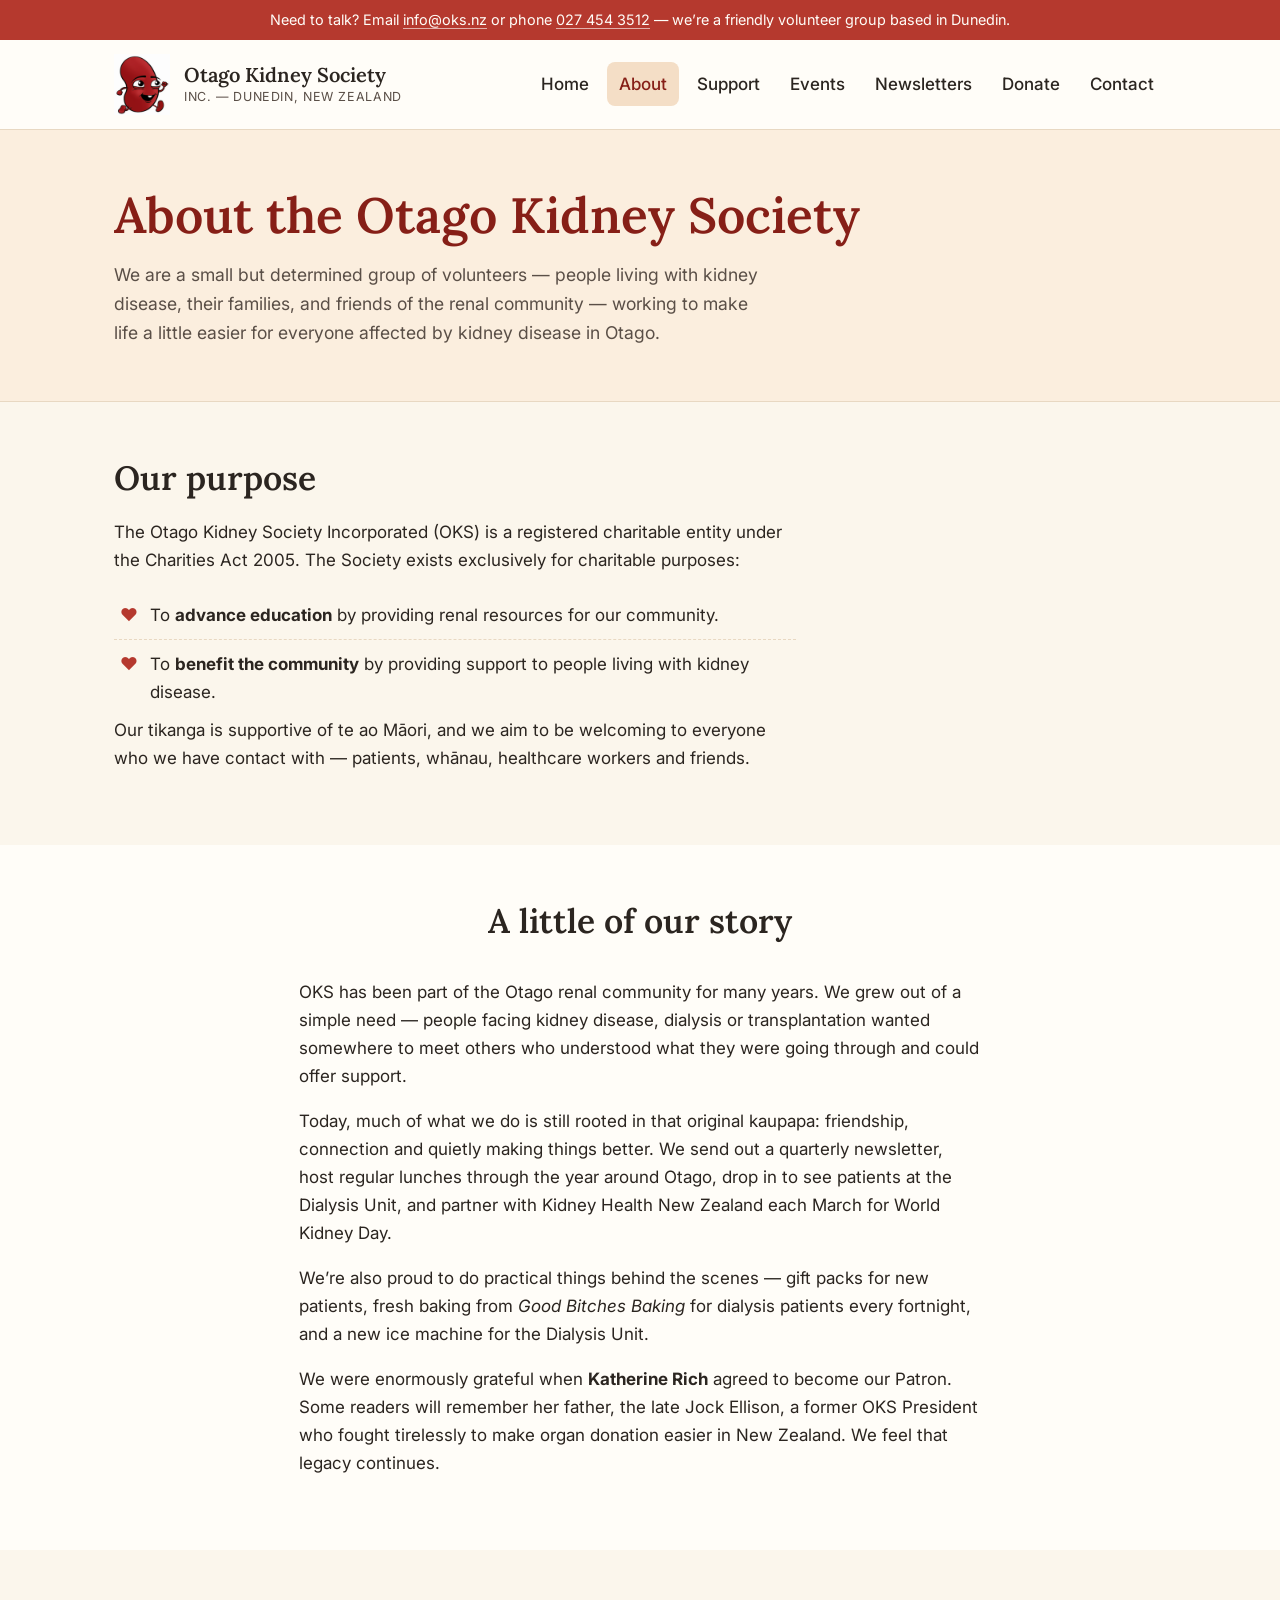
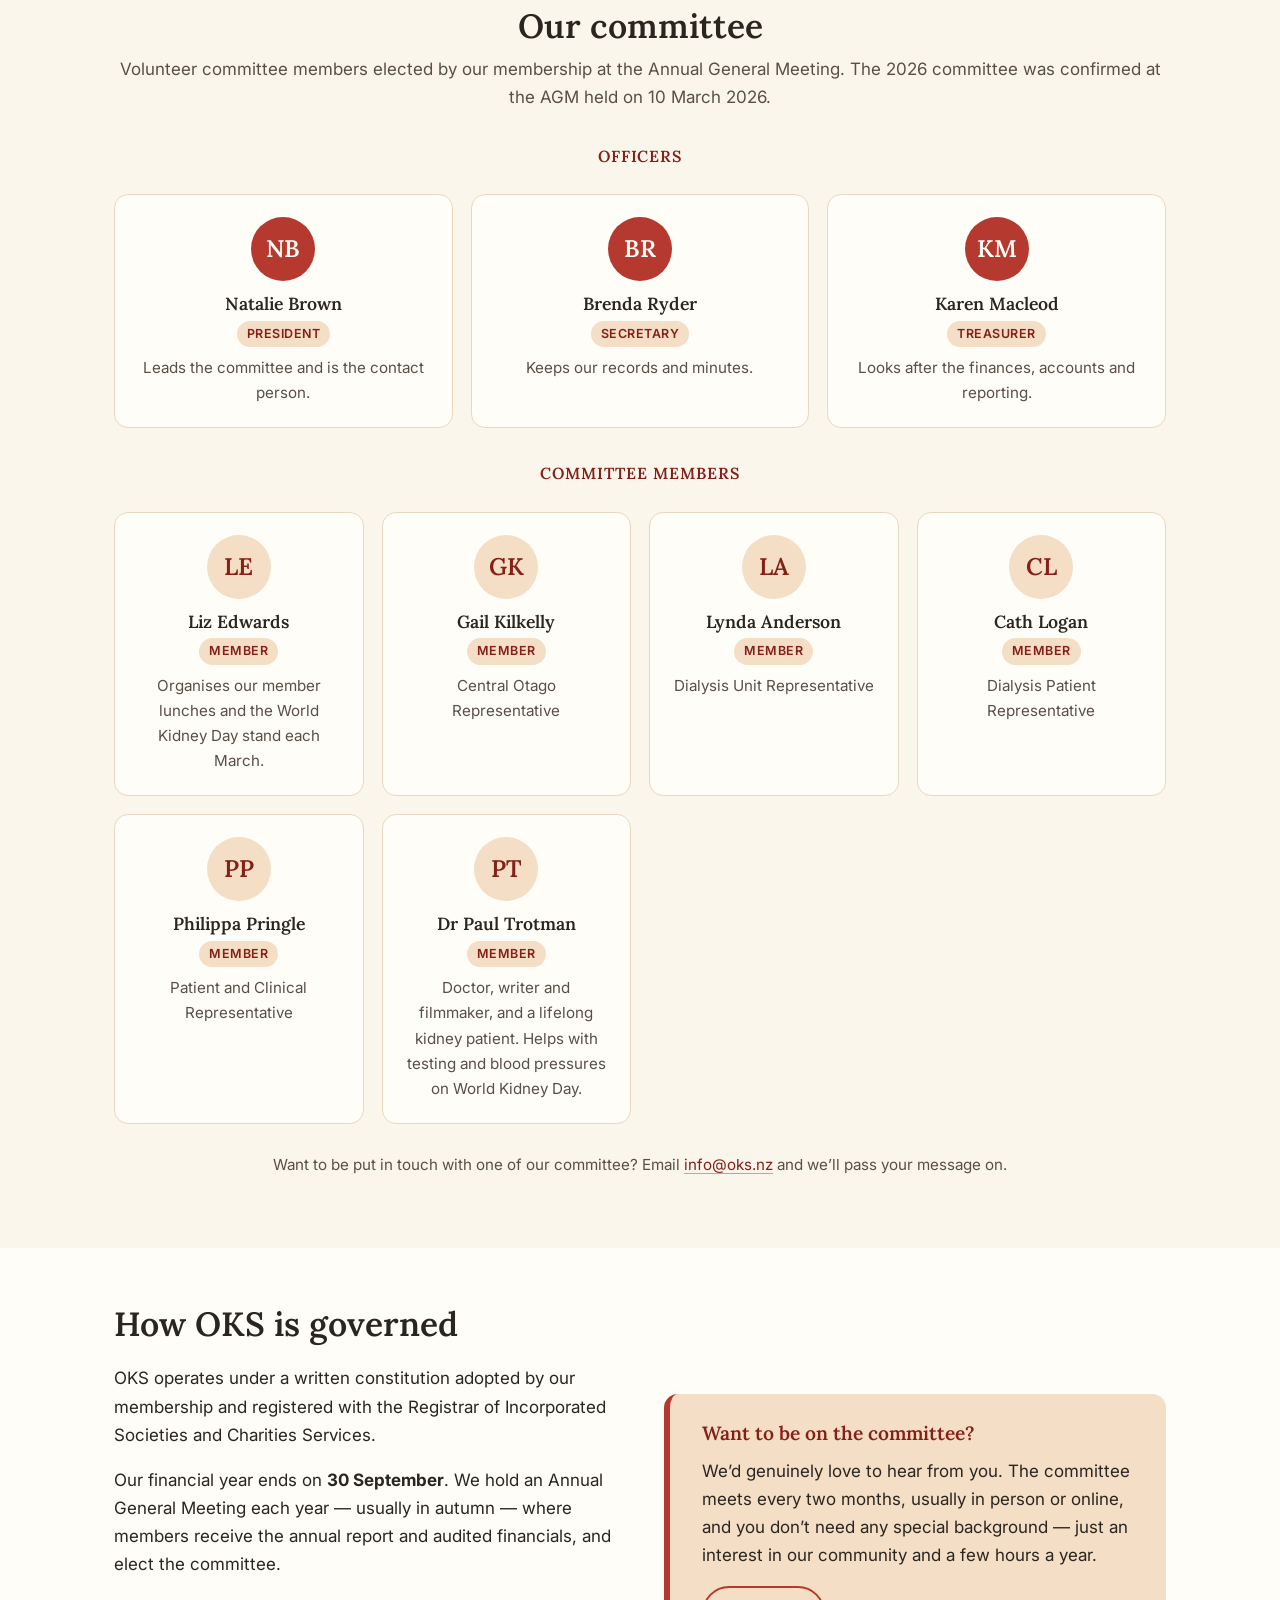
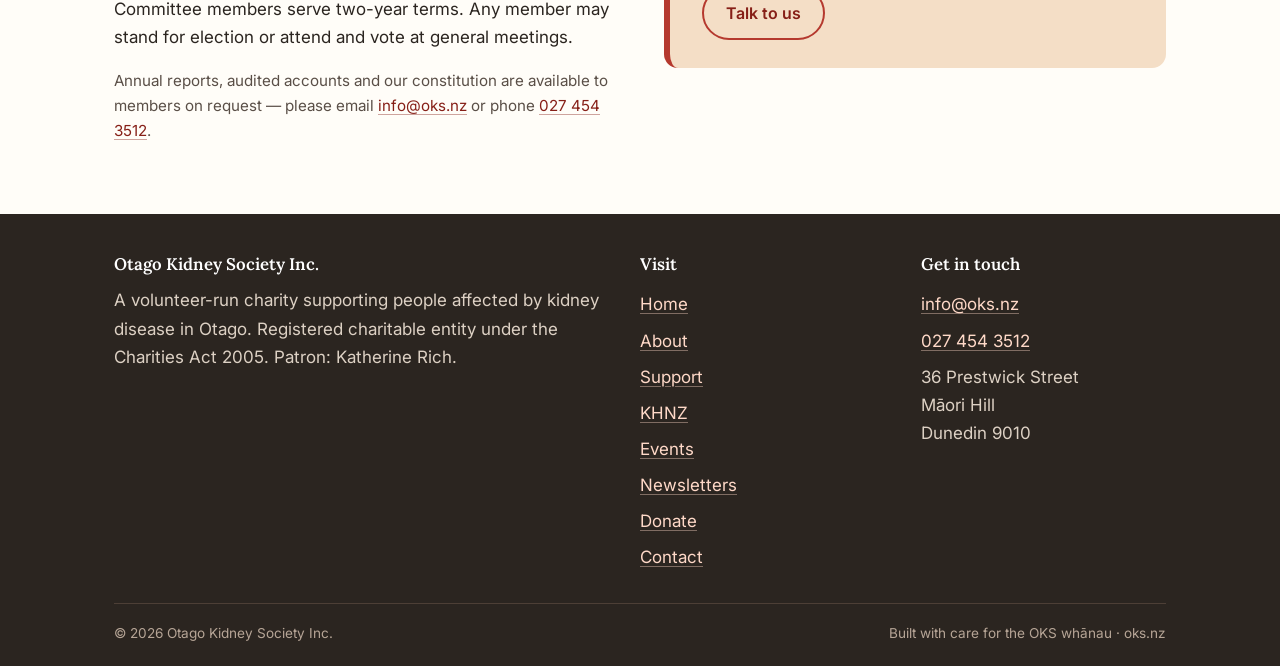
==== commit 82787513: "Add a Kidney Health New Zealand page, and RSVP details for the Clyde lunch New khnz.html page coveri" ====
--- a/about.html
+++ b/about.html
@@ -188,6 +188,7 @@
           <li><a href="index.html">Home</a></li>
           <li><a href="about.html">About</a></li>
           <li><a href="support.html">Support</a></li>
+          <li><a href="khnz.html">KHNZ</a></li>
           <li><a href="events.html">Events</a></li>
           <li><a href="newsletters.html">Newsletters</a></li>
           <li><a href="donate.html">Donate</a></li>
--- a/styles.css
+++ b/styles.css
@@ -433,3 +433,4 @@
   white-space: nowrap;
   border: 0;
 }
+
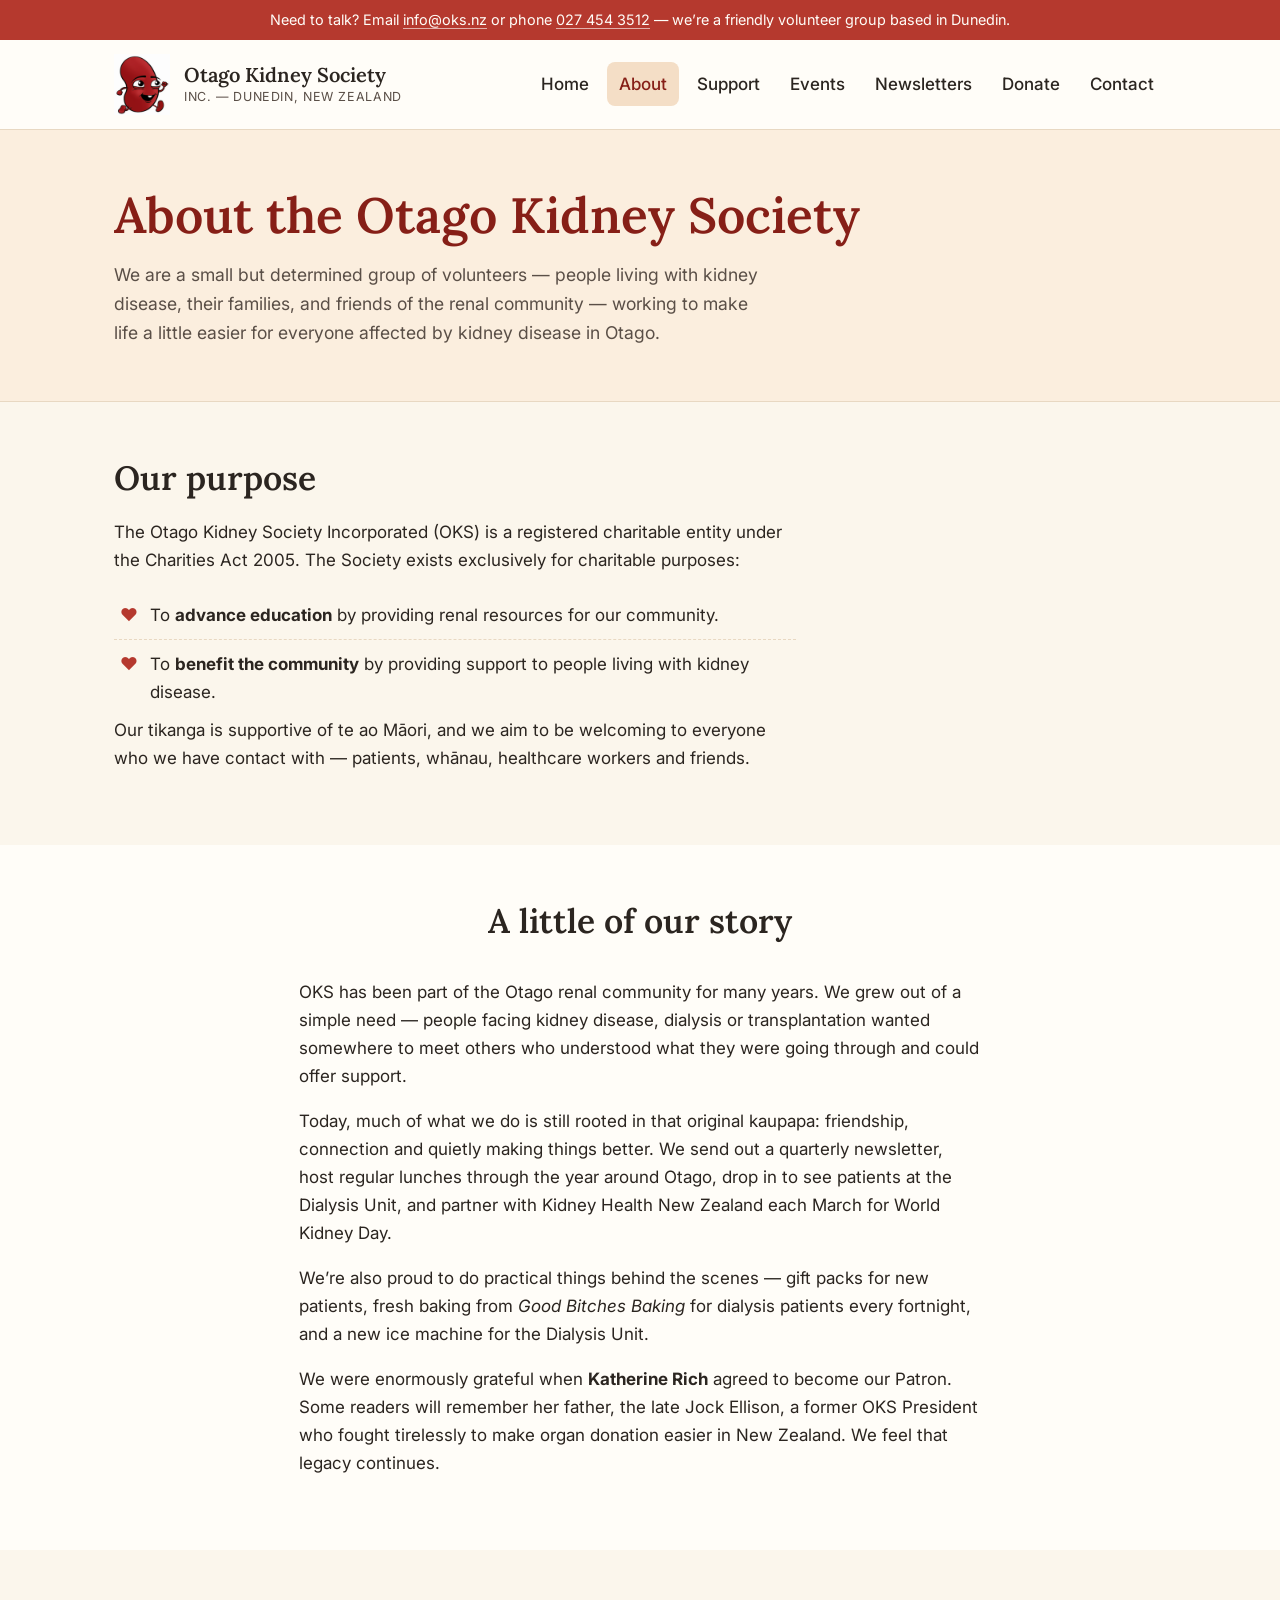
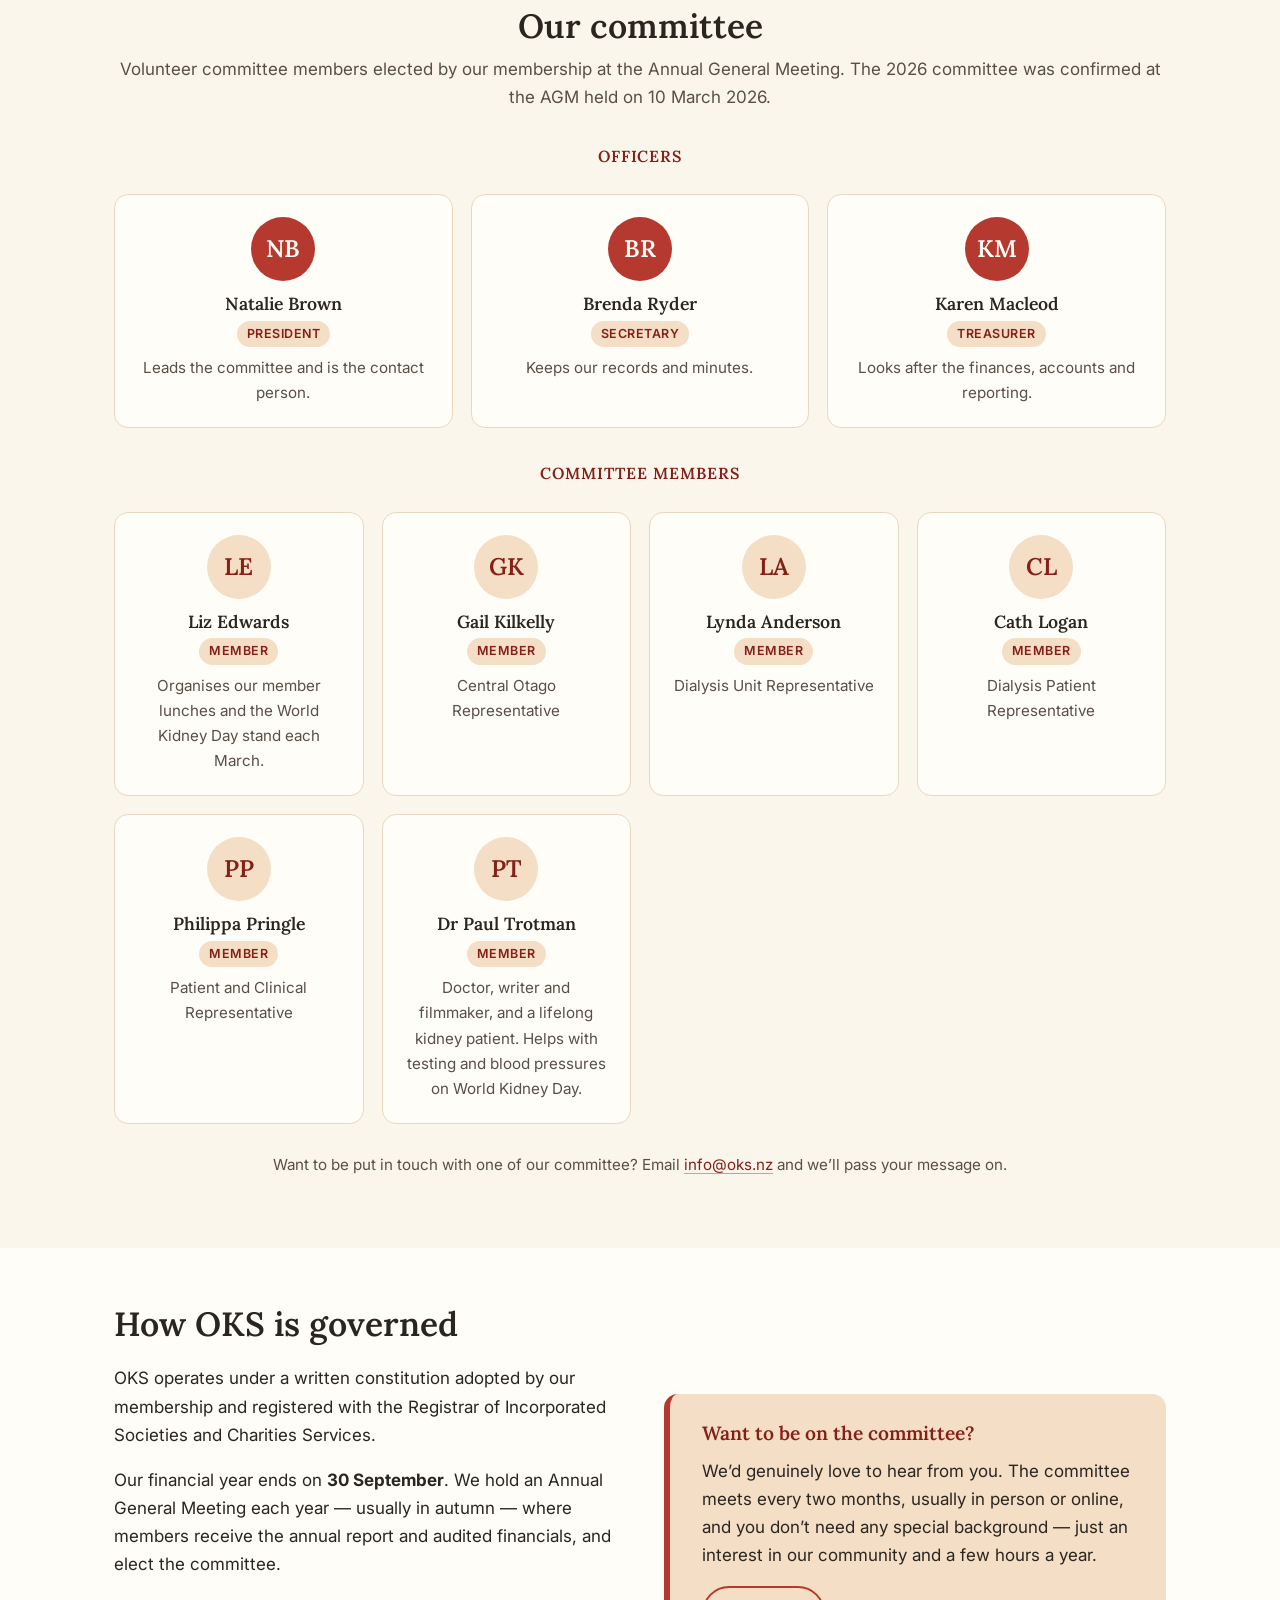
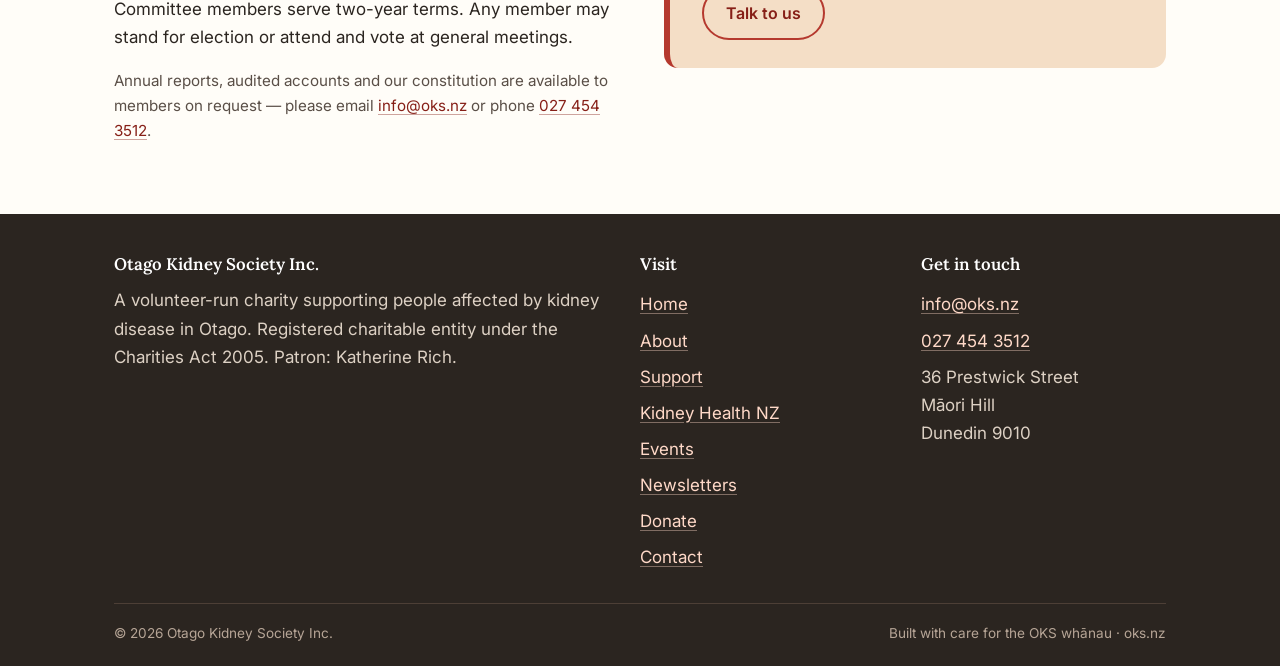
==== commit f5c6d3df: "Fix social-sharing alt text and spell out Kidney Health NZ in the footer Two items from Adam's revie" ====
--- a/about.html
+++ b/about.html
@@ -14,7 +14,7 @@
   <meta property="og:description" content="The Otago Kidney Society is a registered charity supporting people with kidney disease and advancing renal education in Otago.">
   <meta property="og:url" content="https://qj-adam.github.io/oks-website/about.html">
   <meta property="og:image" content="https://qj-adam.github.io/oks-website/images/oks-logo.png">
-  <meta property="og:image:alt" content="OKS volunteers at a World Kidney Day stand in Dunedin, alongside Kidney Health New Zealand.">
+  <meta property="og:image:alt" content="The Otago Kidney Society logo.">
   <!-- Social sharing (X / Twitter) -->
   <meta name="twitter:card" content="summary_large_image">
   <meta name="twitter:title" content="About — Otago Kidney Society">
@@ -188,7 +188,7 @@
           <li><a href="index.html">Home</a></li>
           <li><a href="about.html">About</a></li>
           <li><a href="support.html">Support</a></li>
-          <li><a href="khnz.html">KHNZ</a></li>
+          <li><a href="khnz.html">Kidney Health NZ</a></li>
           <li><a href="events.html">Events</a></li>
           <li><a href="newsletters.html">Newsletters</a></li>
           <li><a href="donate.html">Donate</a></li>
